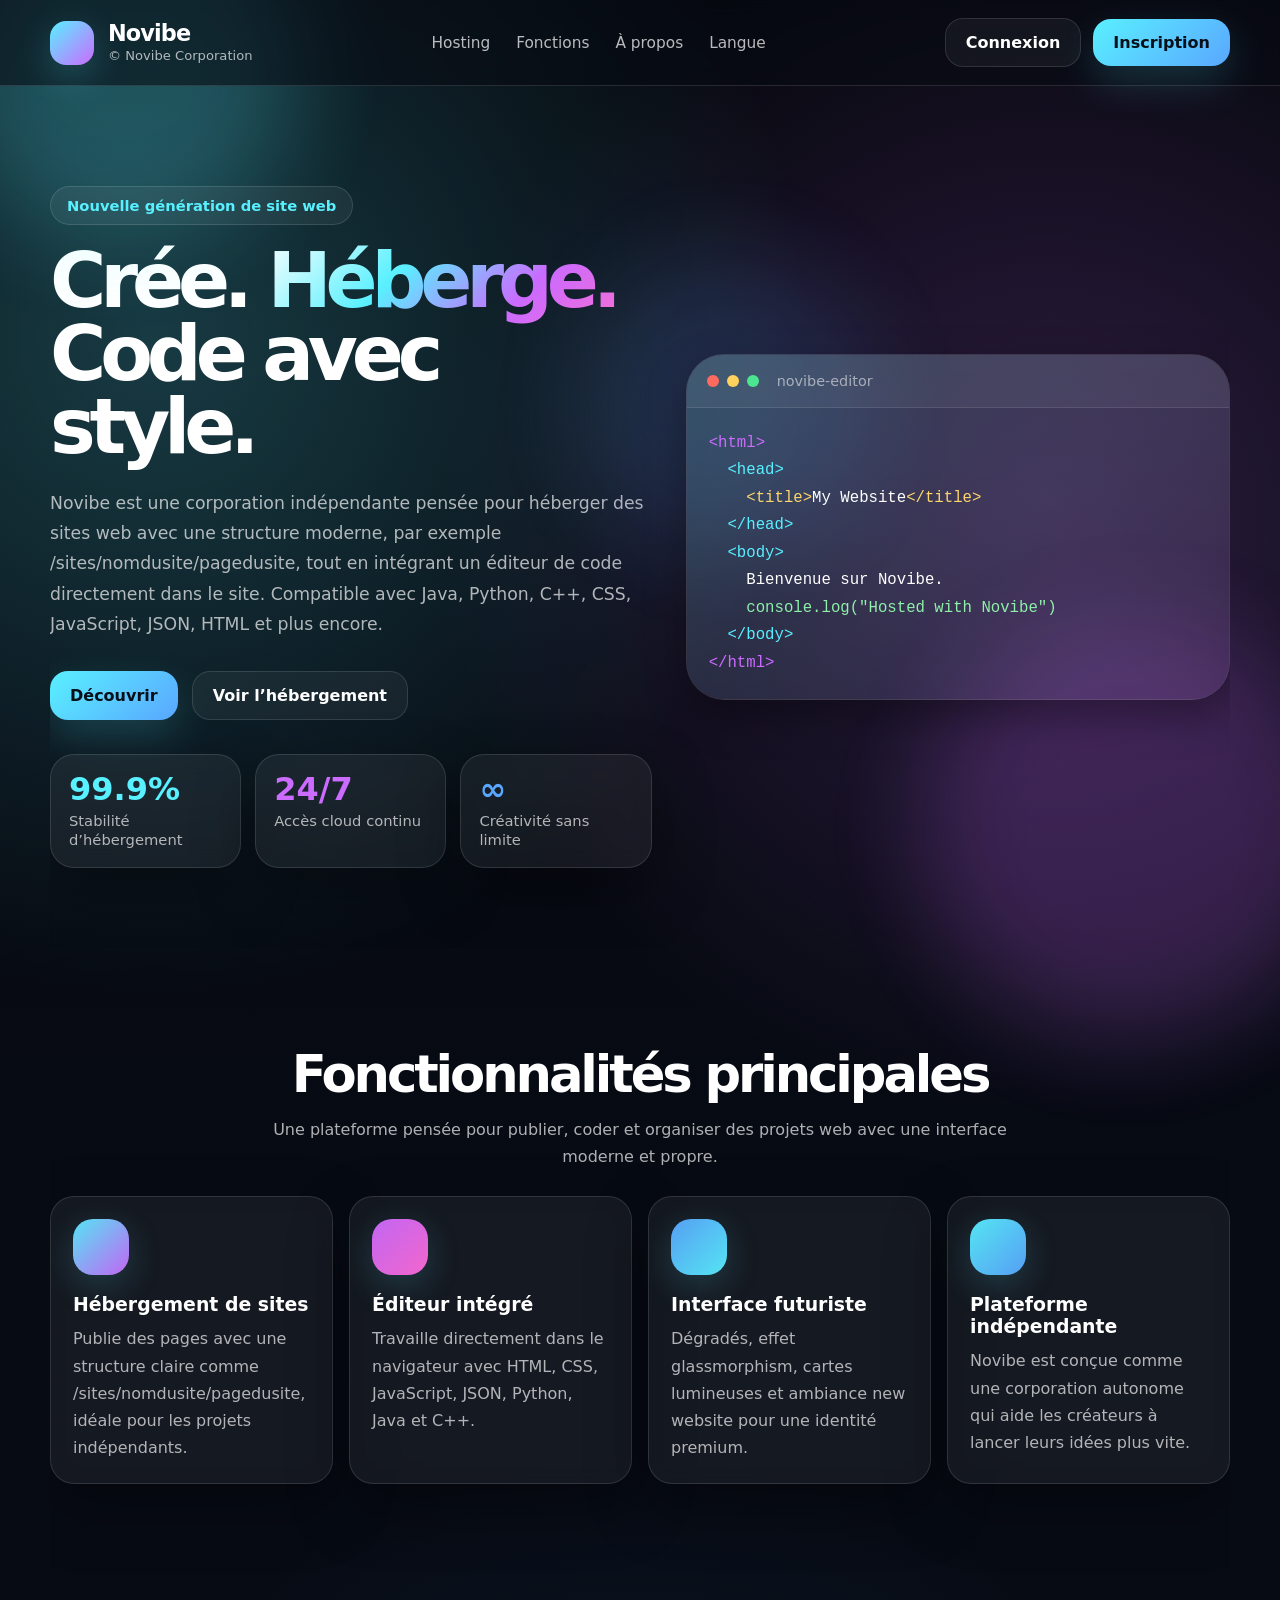
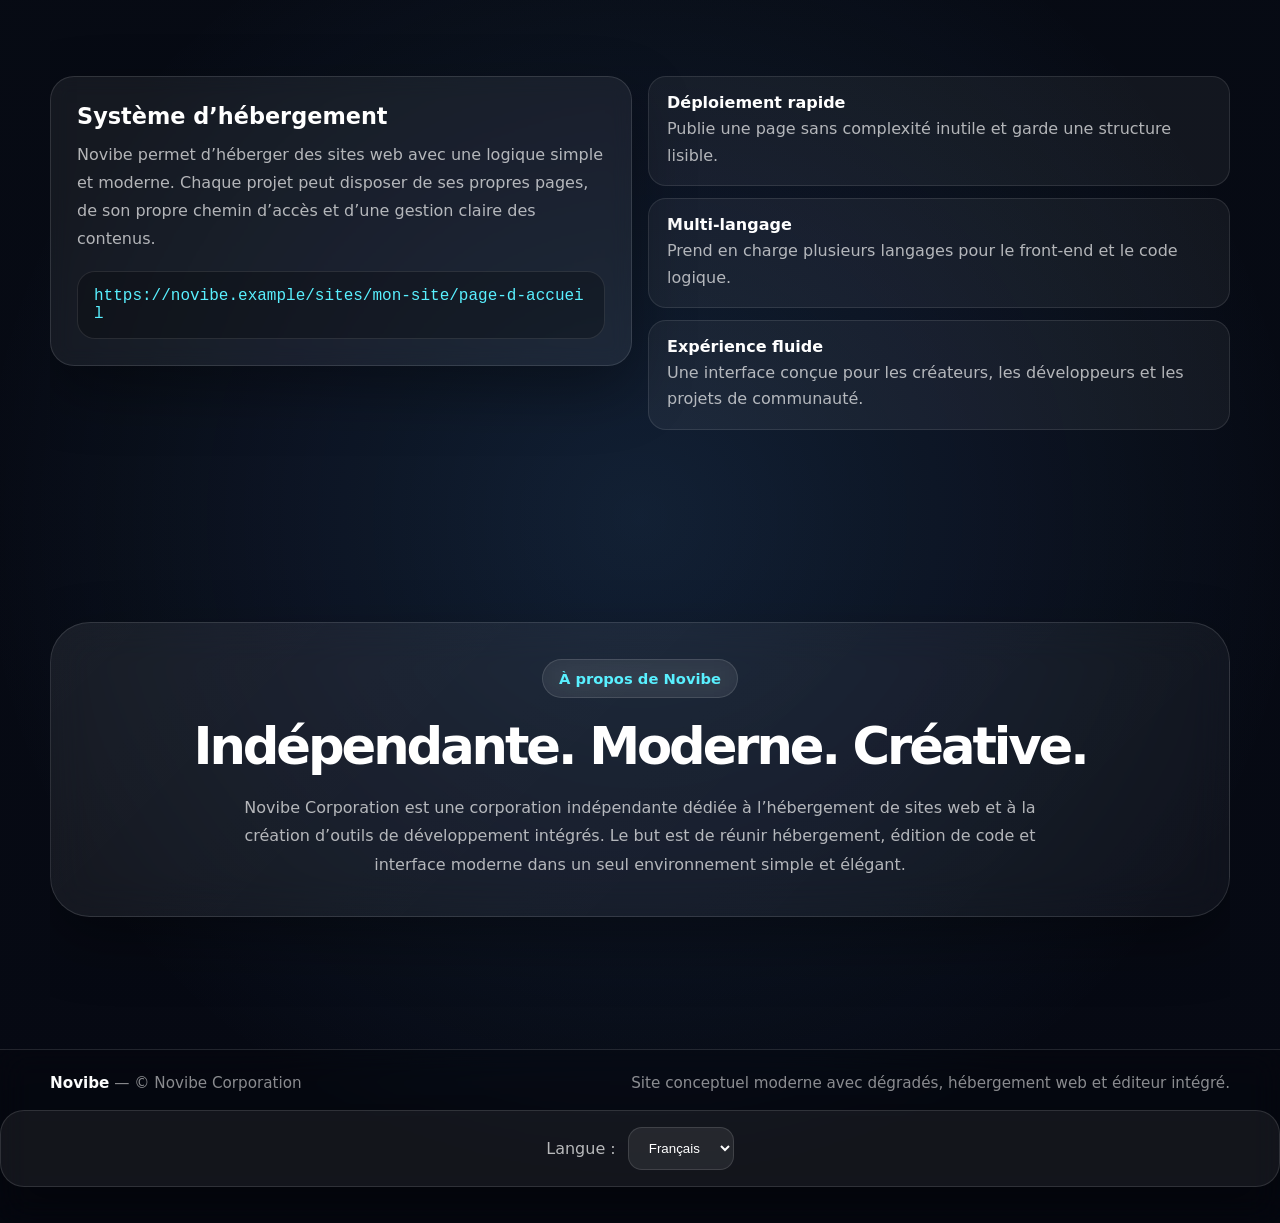
==== editor/index.html @ 6d4077e2 "Update index.html" ====
<!DOCTYPE html>
<html lang="fr">
<head>
  <meta charset="UTF-8" />
  <meta name="viewport" content="width=device-width, initial-scale=1.0" />
  <title>Novibe — Editor</title>

  <style>
    :root{
      --bg:#070b14;
      --panel:rgba(255,255,255,.06);
      --line:rgba(255,255,255,.12);
      --text:#ffffff;
      --muted:rgba(255,255,255,.68);
      --cyan:#59f0ff;
      --blue:#5aa7ff;
      --violet:#cb6bff;
      --pink:#ff6bd6;
      --shadow:0 24px 60px rgba(0,0,0,.35);
      --radius-lg:24px;
    }

    *{
      box-sizing:border-box;
      min-width:0;
    }

    html,body{
      margin:0;
      background:var(--bg);
      color:var(--text);
      font-family:Inter,system-ui,sans-serif;
      overflow-x:hidden;
      scroll-behavior:smooth;
    }

    body{
      background:
        radial-gradient(circle at 12% 12%, rgba(89,240,255,.22), transparent 24%),
        radial-gradient(circle at 82% 18%, rgba(203,107,255,.20), transparent 24%),
        radial-gradient(circle at 50% 75%, rgba(90,167,255,.14), transparent 30%),
        linear-gradient(180deg, #05070d 0%, #070b14 45%, #060913 100%);
    }

    a{
      text-decoration:none;
      color:inherit;
    }

    @keyframes floaty {
      0% { transform: translateY(0px); }
      50% { transform: translateY(-8px); }
      100% { transform: translateY(0px); }
    }

    @keyframes pulseGlow {
      0% { box-shadow: 0 0 0 rgba(89,240,255,.18); }
      50% { box-shadow: 0 0 22px rgba(89,240,255,.34); }
      100% { box-shadow: 0 0 0 rgba(89,240,255,.18); }
    }

    @keyframes fadeUp {
      from { opacity: 0; transform: translateY(24px); }
      to { opacity: 1; transform: translateY(0); }
    }

    @keyframes softZoom {
      from { opacity: 0; transform: scale(.98); }
      to { opacity: 1; transform: scale(1); }
    }

    .wrap{
      min-height:100vh;
      position:relative;
      overflow-x:clip;
    }

    .glow{
      position:fixed;
      border-radius:999px;
      filter:blur(50px);
      pointer-events:none;
      z-index:0;
      opacity:.9;
    }

    .glow.one{
      top:-120px;
      left:-60px;
      width:360px;
      height:360px;
      background:rgba(89,240,255,.25);
    }

    .glow.two{
      bottom:-140px;
      right:-60px;
      width:420px;
      height:420px;
      background:rgba(203,107,255,.22);
    }

    .glow.three{
      top:30%;
      left:46%;
      width:300px;
      height:300px;
      background:rgba(90,167,255,.16);
    }

    .topbar{
      position:fixed;
      top:0;
      left:0;
      width:100%;
      z-index:50;
      backdrop-filter:blur(10px);
      background:rgba(7,11,20,.58);
      border-bottom:1px solid var(--line);
    }

    .topbar-inner{
      width:min(1180px, calc(100% - 32px));
      margin:0 auto;
      display:flex;
      align-items:center;
      justify-content:space-between;
      gap:20px;
      padding:18px 0;
    }

    .brand{
      display:flex;
      align-items:center;
      gap:14px;
      animation:fadeUp .7s ease;
    }

    .logo{
      width:44px;
      height:44px;
      border-radius:16px;
      background:linear-gradient(135deg,var(--cyan),var(--violet));
      box-shadow:0 12px 36px rgba(89,240,255,.22);
      animation:floaty 5s ease-in-out infinite;
      flex:0 0 auto;
    }

    .brand h1{
      margin:0;
      font-size:1.4rem;
      line-height:1;
      letter-spacing:-.04em;
    }

    .brand p{
      margin:3px 0 0;
      color:var(--muted);
      font-size:.82rem;
    }

    .auth-buttons{
      display:flex;
      align-items:center;
      gap:12px;
      flex-wrap:nowrap;
      animation:fadeUp .7s ease;
    }

    .btn{
      display:inline-flex;
      align-items:center;
      justify-content:center;
      gap:10px;
      border:0;
      cursor:pointer;
      font-weight:800;
      border-radius:18px;
      padding:14px 20px;
      color:#071018;
      background:linear-gradient(135deg,var(--cyan),var(--blue));
      box-shadow:0 16px 40px rgba(89,240,255,.18);
      transition:transform .18s ease, filter .18s ease;
      white-space:nowrap;
      animation:pulseGlow 4s infinite;
    }

    .btn:hover{
      transform:translateY(-2px);
      filter:brightness(1.05);
    }

    .btn.secondary{
      color:#fff;
      background:rgba(255,255,255,.05);
      border:1px solid var(--line);
      box-shadow:none;
      backdrop-filter:blur(14px);
    }

    main{
      position:relative;
      z-index:2;
      padding-top:150px;
      padding-bottom:40px;
      width:min(1400px, calc(100% - 32px));
      margin:0 auto;
    }

    .editor-shell{
      background:var(--panel);
      border:1px solid var(--line);
      border-radius:28px;
      box-shadow:var(--shadow);
      overflow:hidden;
      backdrop-filter:blur(12px);
      animation:fadeUp .85s ease, softZoom .85s ease;
    }

    .toolbar{
      display:flex;
      align-items:center;
      justify-content:space-between;
      gap:14px;
      padding:16px 18px;
      border-bottom:1px solid var(--line);
      background:rgba(255,255,255,.03);
      flex-wrap:wrap;
    }

    .tabs{
      display:flex;
      align-items:center;
      gap:8px;
      flex-wrap:wrap;
      min-width:0;
    }

    .tabs.locked .tab{
      pointer-events:none;
      opacity:.55;
    }

    .tab{
      display:inline-flex;
      align-items:center;
      gap:10px;
      border:1px solid transparent;
      border-radius:16px 16px 10px 10px;
      padding:10px 14px;
      cursor:pointer;
      background:rgba(255,255,255,.04);
      color:rgba(255,255,255,.72);
      transition:.18s ease;
      font-size:.92rem;
      white-space:nowrap;
    }

    .tab:hover{
      background:rgba(255,255,255,.07);
      color:white;
    }

    .tab.active{
      background:linear-gradient(180deg, rgba(89,240,255,.18), rgba(255,255,255,.05));
      color:white;
      border-color:rgba(255,255,255,.10);
      box-shadow:0 10px 24px rgba(89,240,255,.10);
    }

    .tab-dot{
      width:10px;
      height:10px;
      border-radius:999px;
      background:linear-gradient(135deg,var(--cyan),var(--violet));
      flex:0 0 auto;
    }

    .tab-close{
      width:18px;
      height:18px;
      border:none;
      border-radius:999px;
      display:inline-flex;
      align-items:center;
      justify-content:center;
      cursor:pointer;
      background:rgba(255,255,255,.10);
      color:white;
      font-size:.8rem;
      line-height:1;
      transition:.18s ease;
      padding:0;
    }

    .tab-close:hover{
      background:rgba(255,107,214,.85);
      transform:scale(1.05);
    }

    .actions{
      display:flex;
      align-items:center;
      gap:10px;
      flex-wrap:wrap;
    }

    .icon-btn{
      width:44px;
      height:44px;
      display:inline-flex;
      align-items:center;
      justify-content:center;
      border-radius:14px;
      border:1px solid var(--line);
      background:rgba(255,255,255,.05);
      color:white;
      font-size:1.2rem;
      cursor:pointer;
      transition:.18s ease;
    }

    .icon-btn:hover{
      transform:translateY(-2px);
      background:rgba(255,255,255,.08);
    }

    .icon-btn:disabled{
      opacity:.45;
      cursor:not-allowed;
      transform:none;
    }

    .workspace{
      height:78vh;
      position:relative;
    }

    .code-view,
    .preview-view{
      display:none;
      width:100%;
      height:100%;
    }

    .code-view.active,
    .preview-view.active{
      display:block;
    }

    textarea{
      width:100%;
      height:100%;
      border:none;
      outline:none;
      resize:none;
      background:transparent;
      color:white;
      padding:24px;
      font-size:15px;
      line-height:1.6;
      font-family:Consolas,monospace;
      display:block;
    }

    .preview{
      display:flex;
      flex-direction:column;
      width:100%;
      height:100%;
      background:#0b1220;
    }

    .browser-bar{
      height:62px;
      background:#0f172a;
      border-bottom:1px solid rgba(255,255,255,.08);
      display:flex;
      align-items:center;
      justify-content:space-between;
      padding:0 16px;
      flex:0 0 auto;
    }

    .browser-left{
      display:flex;
      align-items:center;
      gap:12px;
      min-width:0;
    }

    .browser-icon{
      width:32px;
      height:32px;
      border-radius:10px;
      background:linear-gradient(135deg,var(--cyan),var(--violet));
      overflow:hidden;
      flex:0 0 auto;
      display:flex;
      align-items:center;
      justify-content:center;
      font-weight:800;
      color:white;
      font-size:.85rem;
    }

    .browser-icon img{
      width:100%;
      height:100%;
      object-fit:cover;
      display:none;
    }

    .browser-name{
      display:flex;
      flex-direction:column;
      min-width:0;
    }

    .browser-name strong{
      color:white;
      font-size:.95rem;
      line-height:1;
    }

    .browser-name span{
      color:rgba(255,255,255,.58);
      font-size:.75rem;
      margin-top:4px;
    }

    .browser-url{
      background:rgba(255,255,255,.06);
      border:1px solid rgba(255,255,255,.08);
      padding:10px 14px;
      border-radius:12px;
      color:rgba(255,255,255,.72);
      font-size:.88rem;
      white-space:nowrap;
    }

    iframe{
      width:100%;
      height:100%;
      border:none;
      background:white;
      flex:1;
    }

    .status{
      padding:14px 18px;
      border-top:1px solid var(--line);
      color:var(--muted);
      font-size:.92rem;
    }

    .modal{
      position:fixed;
      inset:0;
      display:none;
      align-items:center;
      justify-content:center;
      background:rgba(0,0,0,.55);
      backdrop-filter:blur(8px);
      z-index:80;
      padding:20px;
    }

    .modal.show{
      display:flex;
    }

    .modal-card{
      width:min(520px,100%);
      background:rgba(10,14,24,.96);
      border:1px solid var(--line);
      border-radius:26px;
      box-shadow:var(--shadow);
      padding:22px;
    }

    .modal-card h3{
      margin:0 0 10px;
      font-size:1.35rem;
    }

    .field{
      display:flex;
      flex-direction:column;
      gap:8px;
      margin-top:14px;
    }

    .field input{
      width:100%;
      padding:14px;
      border-radius:14px;
      border:1px solid rgba(255,255,255,.12);
      background:rgba(255,255,255,.06);
      color:white;
      outline:none;
    }

    .modal-actions{
      display:flex;
      justify-content:flex-end;
      gap:10px;
      margin-top:18px;
    }

    .hint{
      margin-top:10px;
      color:var(--muted);
      font-size:.9rem;
      line-height:1.5;
    }

    .confirm-actions{
      display:flex;
      gap:10px;
      justify-content:flex-end;
      margin-top:18px;
      flex-wrap:wrap;
    }

    @media(max-width:900px){
      .topbar-inner{
        flex-wrap:wrap;
        justify-content:center;
        text-align:center;
      }

      .auth-buttons{
        width:100%;
      }

      .auth-buttons .btn{
        flex:1;
      }

      .workspace{
        height:70vh;
      }

      .browser-url{
        display:none;
      }
    }
  </style>
</head>
<body>

<div class="wrap">
  <div class="glow one"></div>
  <div class="glow two"></div>
  <div class="glow three"></div>

  <header class="topbar">
    <div class="topbar-inner">
      <div class="brand">
        <div class="logo"></div>
        <div>
          <h1>Novibe</h1>
          <p>© Novibe Corporation</p>
        </div>
      </div>

      <div class="auth-buttons">
        <a class="btn secondary" href="/create">Créer</a>
        <button class="btn" id="logoutBtn">Déconnexion</button>
      </div>
    </div>
  </header>

  <main>
    <div class="editor-shell">

      <div class="toolbar">
        <div class="tabs" id="tabs"></div>

        <div class="actions">
          <button class="icon-btn" id="addFileBtn" title="Ajouter un fichier">+</button>
          <button class="btn" id="runBtn">Exécuter</button>
        </div>
      </div>

      <div class="workspace">

        <div class="code-view active" id="codeView">
          <textarea id="editor"></textarea>
        </div>

        <div class="preview-view" id="previewView">
          <div class="preview">
            <div class="browser-bar">
              <div class="browser-left">
                <div class="browser-icon">
                  <img id="siteIconImg" alt="logo du site">
                  <span id="siteIconFallback">N</span>
                </div>

                <div class="browser-name">
                  <strong id="siteTitle">Mon site</strong>
                  <span>Aperçu du projet</span>
                </div>
              </div>

              <div class="browser-url" id="browserUrl">index.html</div>
            </div>

            <iframe id="frame"></iframe>
          </div>
        </div>

      </div>

      <div class="status" id="status">
        Éditeur prêt.
      </div>

    </div>
  </main>
</div>

<div class="modal" id="modal">
  <div class="modal-card">
    <h3>Ajouter un fichier</h3>

    <div class="field">
      <label>Nom du fichier</label>
      <input id="fileName" placeholder="style.css">
    </div>

    <div class="modal-actions">
      <button class="btn secondary" id="cancelBtn">Annuler</button>
      <button class="btn" id="createBtn">Créer</button>
    </div>

    <div class="hint">
      Les fichiers exécutables sont les fichiers HTML. Les fichiers CSS et les images peuvent être ajoutés au projet, mais ils ne s’exécutent pas seuls.
    </div>
  </div>
</div>

<div class="modal" id="deleteModal">
  <div class="modal-card">
    <h3>Supprimer le fichier ?</h3>
    <p id="deleteText" class="hint" style="margin-top:0;">Voulez-vous vraiment supprimer ce fichier ?</p>

    <div class="confirm-actions">
      <button class="btn secondary" id="deleteNoBtn">Non</button>
      <button class="btn" id="deleteYesBtn">Oui</button>
    </div>
  </div>
</div>

<script>
  if (localStorage.getItem("novibe-auth") !== "true") {
    location.href = "/";
  }

  const files = {
    "index.html": {
      type: "html",
      content: `<!DOCTYPE html>
<html lang="fr">
<head>
<meta charset="UTF-8">
<title>Mon site Novibe</title>

<style>
body{
  margin:0;
  height:100vh;
  display:flex;
  align-items:center;
  justify-content:center;
  flex-direction:column;
  background:#0b1220;
  color:white;
  font-family:Arial,sans-serif;
}

h1{
  font-size:52px;
  margin:0;
  background:linear-gradient(135deg,#59f0ff,#cb6bff);
  -webkit-background-clip:text;
  background-clip:text;
  color:transparent;
}

p{
  color:rgba(255,255,255,.7);
  margin-top:14px;
}
</style>
</head>

<body>
<h1>Bienvenue</h1>
<p>Ton projet Novibe fonctionne.</p>
</body>
</html>`
    }
  };

  let activeFile = "index.html";
  let previewMode = false;
  let fileToDelete = "";

  const tabs = document.getElementById("tabs");
  const editor = document.getElementById("editor");
  const codeView = document.getElementById("codeView");
  const previewView = document.getElementById("previewView");
  const frame = document.getElementById("frame");
  const runBtn = document.getElementById("runBtn");
  const status = document.getElementById("status");

  const siteTitle = document.getElementById("siteTitle");
  const browserUrl = document.getElementById("browserUrl");
  const siteIconImg = document.getElementById("siteIconImg");
  const siteIconFallback = document.getElementById("siteIconFallback");

  const addFileBtn = document.getElementById("addFileBtn");
  const modal = document.getElementById("modal");
  const fileName = document.getElementById("fileName");
  const cancelBtn = document.getElementById("cancelBtn");
  const createBtn = document.getElementById("createBtn");

  const deleteModal = document.getElementById("deleteModal");
  const deleteText = document.getElementById("deleteText");
  const deleteNoBtn = document.getElementById("deleteNoBtn");
  const deleteYesBtn = document.getElementById("deleteYesBtn");

  const logoutBtn = document.getElementById("logoutBtn");

  function setStatus(text, color) {
    status.textContent = text;
    if (color) status.style.color = color;
  }

  function isHtmlFile(fileName) {
    return /\.html?$/i.test(fileName);
  }

  function isCssFile(fileName) {
    return /\.css$/i.test(fileName);
  }

  function isImageFile(fileName) {
    return /\.(png|jpe?g|gif|webp|svg)$/i.test(fileName);
  }

  function saveCurrent() {
    if (files[activeFile] && files[activeFile].type === "html") {
      files[activeFile].content = editor.value;
    }
  }

  function renderTabs() {
    tabs.innerHTML = "";

    Object.keys(files).forEach((file) => {
      const tab = document.createElement("button");
      tab.type = "button";
      tab.className = "tab" + (file === activeFile ? " active" : "");
      tab.innerHTML = `
        <span class="tab-dot"></span>
        <span>${file}</span>
        <button class="tab-close" type="button" title="Supprimer">×</button>
      `;

      const closeBtn = tab.querySelector(".tab-close");

      closeBtn.addEventListener("click", (e) => {
        e.stopPropagation();
        requestDelete(file);
      });

      tab.addEventListener("click", () => {
        if (previewMode) return;

        activeFile = file;
        editor.value = files[file].content || "";
        renderTabs();
        updateCodeBar();
        setStatus(`Ouvert : ${file}`, "#59f0ff");
      });

      tabs.appendChild(tab);
    });
  }

  function updateCodeBar() {
    const file = files[activeFile];
    browserUrl.textContent = activeFile;
    siteTitle.textContent = activeFile;

    if (file && file.type === "html") {
      siteIconImg.style.display = "none";
      siteIconFallback.style.display = "block";
      siteIconFallback.textContent = "N";
    } else if (file && file.type === "image") {
      siteIconImg.src = file.content;
      siteIconImg.style.display = "block";
      siteIconFallback.style.display = "none";
    } else {
      siteIconImg.style.display = "none";
      siteIconFallback.style.display = "block";
      siteIconFallback.textContent = "N";
    }
  }

  function extractTitle(html) {
    const match = html.match(/<title>([\s\S]*?)<\/title>/i);
    return match ? match[1].trim() : "Novibe";
  }

  function extractIcon(html) {
    const match = html.match(/<link[^>]+rel=["'][^"']*icon[^"']*["'][^>]*href=["']([^"']+)["']/i);
    return match ? match[1].trim() : "";
  }

  function buildPreviewHtml(html) {
    let output = html;

    let cssBundle = "";
    let jsBundle = "";

    Object.entries(files).forEach(([name, file]) => {
      if (file.type === "css") {
        cssBundle += `\n/* ${name} */\n${file.content}\n`;
      } else if (file.type === "js") {
        jsBundle += `\n// ${name}\n${file.content}\n`;
      }
    });

    if (cssBundle.trim()) {
      const cssTag = `<style id="novibe-inline-css">\n${cssBundle}\n</style>`;
      if (/<\/head>/i.test(output)) {
        output = output.replace(/<\/head>/i, cssTag + "\n</head>");
      } else {
        output = cssTag + "\n" + output;
      }
    }

    if (jsBundle.trim()) {
      const jsTag = `<script id="novibe-inline-js">\n${jsBundle}\n<\/script>`;
      if (/<\/body>/i.test(output)) {
        output = output.replace(/<\/body>/i, jsTag + "\n</body>");
      } else {
        output += "\n" + jsTag;
      }
    }

    Object.entries(files).forEach(([name, file]) => {
      if (file.type !== "image") return;

      const escaped = name.replace(/[.*+?^${}()|[\]\\]/g, "\\$&");
      const dataUrl = file.content;

      output = output.replace(
        new RegExp(`(src|href)=([\"'])${escaped}\\2`, "gi"),
        `$1=$2${dataUrl}$2`
      );

      output = output.replace(
        new RegExp(`url\\(([\"'])?${escaped}\\1?\\)`, "gi"),
        `url("${dataUrl}")`
      );
    });

    return output;
  }

  function updatePreviewBar(htmlFileName, html) {
    const title = extractTitle(html);
    const icon = extractIcon(html);

    siteTitle.textContent = title;
    browserUrl.textContent = htmlFileName;

    if (icon) {
      const imageFile = files[icon];

      if (imageFile && imageFile.type === "image") {
        siteIconImg.src = imageFile.content;
      } else {
        siteIconImg.src = icon;
      }

      siteIconImg.style.display = "block";
      siteIconFallback.style.display = "none";

    } else {
      siteIconImg.removeAttribute("src");
      siteIconImg.style.display = "none";
      siteIconFallback.style.display = "flex";
      siteIconFallback.textContent =
        title.charAt(0).toUpperCase() || "N";
    }
  }

  function setPreviewLock(lock) {
    tabs.classList.toggle("locked", lock);
    addFileBtn.disabled = lock;
  }

  function runPreview() {
    saveCurrent();

    const current = files[activeFile];

    if (!current || current.type !== "html") {
      setStatus(
        "Seuls les fichiers HTML peuvent être exécutés.",
        "#ff6bd6"
      );
      return;
    }

    const html = buildPreviewHtml(current.content);

    updatePreviewBar(activeFile, html);

    frame.srcdoc = html;

    codeView.classList.remove("active");
    previewView.classList.add("active");

    previewMode = true;

    runBtn.textContent = "Terminer";

    setPreviewLock(true);

    setStatus(
      `Aperçu lancé : ${activeFile}`,
      "#59f0ff"
    );
  }

  function stopPreview() {
    previewMode = false;

    previewView.classList.remove("active");
    codeView.classList.add("active");

    runBtn.textContent = "Exécuter";

    setPreviewLock(false);

    editor.value = files[activeFile].content || "";

    updateCodeBar();

    setStatus(
      "Retour à l’éditeur.",
      "#cb6bff"
    );
  }

  function requestDelete(file) {
    if (Object.keys(files).length <= 1) {
      setStatus(
        "Impossible de supprimer le dernier fichier.",
        "#ff6bd6"
      );
      return;
    }

    fileToDelete = file;

    deleteText.textContent =
      `Voulez-vous vraiment supprimer "${file}" ?`;

    deleteModal.classList.add("show");
  }

  function deleteFile(file) {
    delete files[file];

    if (activeFile === file) {
      activeFile = Object.keys(files)[0];
    }

    editor.value = files[activeFile].content || "";

    renderTabs();
    updateCodeBar();

    setStatus(
      `Fichier supprimé : ${file}`,
      "#ff6bd6"
    );
  }

  runBtn.addEventListener("click", () => {
    if (previewMode) {
      stopPreview();
    } else {
      runPreview();
    }
  });

  addFileBtn.addEventListener("click", () => {
    if (previewMode) return;

    modal.classList.add("show");
    fileName.value = "";
    fileName.focus();
  });

  cancelBtn.addEventListener("click", () => {
    modal.classList.remove("show");
  });

  createBtn.addEventListener("click", () => {
    const name = fileName.value.trim();

    if (!name) {
      setStatus("Nom de fichier invalide.", "#ff6bd6");
      return;
    }

    if (files[name]) {
      setStatus("Ce fichier existe déjà.", "#ff6bd6");
      return;
    }

    let type = "text";
    let content = "";

    if (isHtmlFile(name)) {
      type = "html";

      content =
`<!DOCTYPE html>
<html lang="fr">
<head>
<meta charset="UTF-8">
<title>${name}</title>
</head>

<body>

</body>
</html>`;

    } else if (isCssFile(name)) {
      type = "css";
    } else if (isImageFile(name)) {
      type = "image";
      content = "";
    } else if (/\.js$/i.test(name)) {
      type = "js";
    }

    files[name] = {
      type,
      content
    };

    activeFile = name;

    editor.value = content;

    renderTabs();
    updateCodeBar();

    modal.classList.remove("show");

    setStatus(
      `Fichier créé : ${name}`,
      "#59f0ff"
    );
  });

  deleteNoBtn.addEventListener("click", () => {
    deleteModal.classList.remove("show");
    fileToDelete = "";
  });

  deleteYesBtn.addEventListener("click", () => {
    if (fileToDelete) {
      deleteFile(fileToDelete);
    }

    deleteModal.classList.remove("show");
    fileToDelete = "";
  });

  logoutBtn.addEventListener("click", () => {
    localStorage.removeItem("novibe-auth");
    location.href = "/";
  });

  editor.addEventListener("input", () => {
    if (!files[activeFile]) return;

    files[activeFile].content = editor.value;
  });

  editor.value = files[activeFile].content;

  renderTabs();
  updateCodeBar();

  setStatus(
    "Éditeur prêt.",
    "#59f0ff"
  );
</script>

</body>
</html>
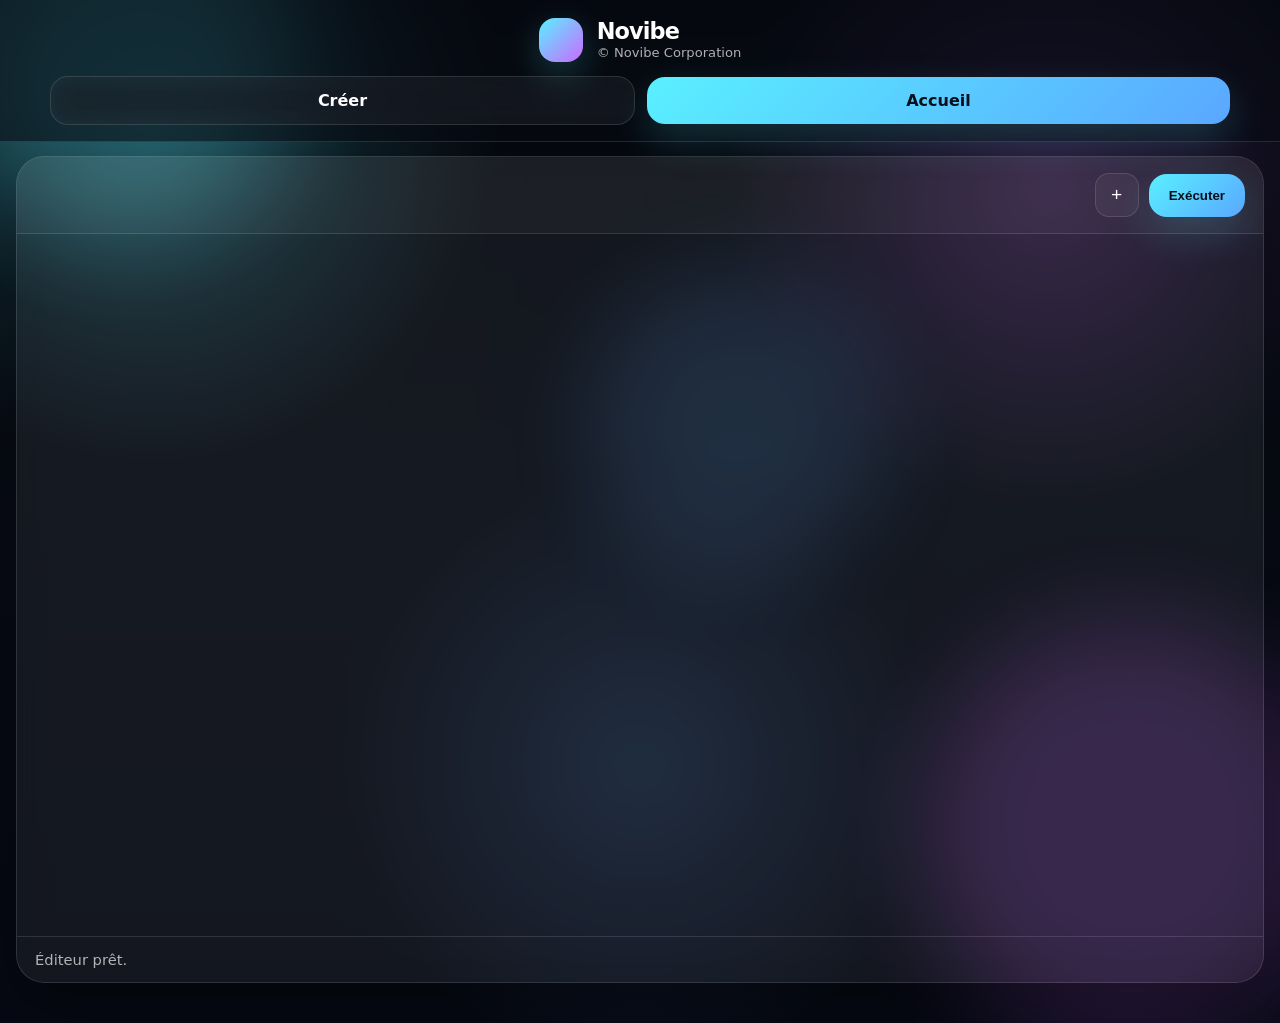
==== commit 267746f6: "Update index.html" ====
--- a/editor/index.html
+++ b/editor/index.html
@@ -2,7 +2,7 @@
 <html lang="fr">
 <head>
   <meta charset="UTF-8" />
-  <meta name="viewport" content="width=device-width, initial-scale=1.0" />
+  <meta name="viewport" content="width=device-width, initial-scale=1.0"/>
   <title>Novibe — Editor</title>
 
   <style>
@@ -31,7 +31,6 @@
       color:var(--text);
       font-family:Inter,system-ui,sans-serif;
       overflow-x:hidden;
-      scroll-behavior:smooth;
     }
 
     body{
@@ -39,7 +38,7 @@
         radial-gradient(circle at 12% 12%, rgba(89,240,255,.22), transparent 24%),
         radial-gradient(circle at 82% 18%, rgba(203,107,255,.20), transparent 24%),
         radial-gradient(circle at 50% 75%, rgba(90,167,255,.14), transparent 30%),
-        linear-gradient(180deg, #05070d 0%, #070b14 45%, #060913 100%);
+        linear-gradient(180deg,#05070d 0%,#070b14 45%,#060913 100%);
     }
 
     a{
@@ -47,32 +46,10 @@
       color:inherit;
     }
 
-    @keyframes floaty {
-      0% { transform: translateY(0px); }
-      50% { transform: translateY(-8px); }
-      100% { transform: translateY(0px); }
-    }
-
-    @keyframes pulseGlow {
-      0% { box-shadow: 0 0 0 rgba(89,240,255,.18); }
-      50% { box-shadow: 0 0 22px rgba(89,240,255,.34); }
-      100% { box-shadow: 0 0 0 rgba(89,240,255,.18); }
-    }
-
-    @keyframes fadeUp {
-      from { opacity: 0; transform: translateY(24px); }
-      to { opacity: 1; transform: translateY(0); }
-    }
-
-    @keyframes softZoom {
-      from { opacity: 0; transform: scale(.98); }
-      to { opacity: 1; transform: scale(1); }
-    }
-
     .wrap{
       min-height:100vh;
       position:relative;
-      overflow-x:clip;
+      overflow-x:hidden;
     }
 
     .glow{
@@ -123,17 +100,18 @@
       width:min(1180px, calc(100% - 32px));
       margin:0 auto;
       display:flex;
-      align-items:center;
-      justify-content:space-between;
-      gap:20px;
-      padding:18px 0;
+      flex-direction:column;
+      align-items:stretch;
+      gap:14px;
+      padding:18px 0 16px;
     }
 
     .brand{
       display:flex;
       align-items:center;
+      justify-content:center;
       gap:14px;
-      animation:fadeUp .7s ease;
+      text-align:left;
     }
 
     .logo{
@@ -160,11 +138,16 @@
     }
 
     .auth-buttons{
+      width:100%;
       display:flex;
       align-items:center;
       gap:12px;
       flex-wrap:nowrap;
-      animation:fadeUp .7s ease;
+    }
+
+    .auth-buttons .btn{
+      flex:1 1 0;
+      width:100%;
     }
 
     .btn{
@@ -180,14 +163,13 @@
       color:#071018;
       background:linear-gradient(135deg,var(--cyan),var(--blue));
       box-shadow:0 16px 40px rgba(89,240,255,.18);
-      transition:transform .18s ease, filter .18s ease;
+      transition:.18s ease;
       white-space:nowrap;
       animation:pulseGlow 4s infinite;
     }
 
     .btn:hover{
       transform:translateY(-2px);
-      filter:brightness(1.05);
     }
 
     .btn.secondary{
@@ -201,7 +183,7 @@
     main{
       position:relative;
       z-index:2;
-      padding-top:150px;
+      padding-top:156px;
       padding-bottom:40px;
       width:min(1400px, calc(100% - 32px));
       margin:0 auto;
@@ -214,7 +196,6 @@
       box-shadow:var(--shadow);
       overflow:hidden;
       backdrop-filter:blur(12px);
-      animation:fadeUp .85s ease, softZoom .85s ease;
     }
 
     .toolbar{
@@ -233,7 +214,6 @@
       align-items:center;
       gap:8px;
       flex-wrap:wrap;
-      min-width:0;
     }
 
     .tabs.locked .tab{
@@ -253,7 +233,6 @@
       color:rgba(255,255,255,.72);
       transition:.18s ease;
       font-size:.92rem;
-      white-space:nowrap;
     }
 
     .tab:hover{
@@ -265,7 +244,6 @@
       background:linear-gradient(180deg, rgba(89,240,255,.18), rgba(255,255,255,.05));
       color:white;
       border-color:rgba(255,255,255,.10);
-      box-shadow:0 10px 24px rgba(89,240,255,.10);
     }
 
     .tab-dot{
@@ -291,6 +269,7 @@
       line-height:1;
       transition:.18s ease;
       padding:0;
+      flex:0 0 auto;
     }
 
     .tab-close:hover{
@@ -360,7 +339,6 @@
       font-size:15px;
       line-height:1.6;
       font-family:Consolas,monospace;
-      display:block;
     }
 
     .preview{
@@ -395,13 +373,13 @@
       border-radius:10px;
       background:linear-gradient(135deg,var(--cyan),var(--violet));
       overflow:hidden;
+      display:flex;
+      align-items:center;
+      justify-content:center;
+      color:white;
+      font-weight:800;
+      font-size:.85rem;
       flex:0 0 auto;
-      display:flex;
-      align-items:center;
-      justify-content:center;
-      font-weight:800;
-      color:white;
-      font-size:.85rem;
     }
 
     .browser-icon img{
@@ -414,13 +392,11 @@
     .browser-name{
       display:flex;
       flex-direction:column;
-      min-width:0;
     }
 
     .browser-name strong{
       color:white;
       font-size:.95rem;
-      line-height:1;
     }
 
     .browser-name span{
@@ -430,11 +406,11 @@
     }
 
     .browser-url{
-      background:rgba(255,255,255,.06);
+      background:#10203d;
       border:1px solid rgba(255,255,255,.08);
       padding:10px 14px;
       border-radius:12px;
-      color:rgba(255,255,255,.72);
+      color:white;
       font-size:.88rem;
       white-space:nowrap;
     }
@@ -501,11 +477,13 @@
       outline:none;
     }
 
-    .modal-actions{
+    .modal-actions,
+    .confirm-actions{
       display:flex;
       justify-content:flex-end;
       gap:10px;
       margin-top:18px;
+      flex-wrap:wrap;
     }
 
     .hint{
@@ -515,27 +493,21 @@
       line-height:1.5;
     }
 
-    .confirm-actions{
-      display:flex;
-      gap:10px;
-      justify-content:flex-end;
-      margin-top:18px;
-      flex-wrap:wrap;
+    @keyframes floaty{
+      0%{transform:translateY(0px);}
+      50%{transform:translateY(-8px);}
+      100%{transform:translateY(0px);}
+    }
+
+    @keyframes pulseGlow{
+      0%{box-shadow:0 0 0 rgba(89,240,255,.18);}
+      50%{box-shadow:0 0 22px rgba(89,240,255,.34);}
+      100%{box-shadow:0 0 0 rgba(89,240,255,.18);}
     }
 
     @media(max-width:900px){
       .topbar-inner{
-        flex-wrap:wrap;
-        justify-content:center;
-        text-align:center;
-      }
-
-      .auth-buttons{
-        width:100%;
-      }
-
-      .auth-buttons .btn{
-        flex:1;
+        width:min(1180px, calc(100% - 20px));
       }
 
       .workspace{
@@ -567,25 +539,23 @@
 
       <div class="auth-buttons">
         <a class="btn secondary" href="/create">Créer</a>
-        <button class="btn" id="logoutBtn">Déconnexion</button>
+        <a class="btn" href="/home">Accueil</a>
       </div>
     </div>
   </header>
 
   <main>
     <div class="editor-shell">
-
       <div class="toolbar">
         <div class="tabs" id="tabs"></div>
 
         <div class="actions">
-          <button class="icon-btn" id="addFileBtn" title="Ajouter un fichier">+</button>
-          <button class="btn" id="runBtn">Exécuter</button>
+          <button class="icon-btn" id="addFileBtn" type="button">+</button>
+          <button class="btn" id="runBtn" type="button">Exécuter</button>
         </div>
       </div>
 
       <div class="workspace">
-
         <div class="code-view active" id="codeView">
           <textarea id="editor"></textarea>
         </div>
@@ -611,13 +581,9 @@
             <iframe id="frame"></iframe>
           </div>
         </div>
-
       </div>
 
-      <div class="status" id="status">
-        Éditeur prêt.
-      </div>
-
+      <div class="status" id="status">Éditeur prêt.</div>
     </div>
   </main>
 </div>
@@ -627,29 +593,30 @@
     <h3>Ajouter un fichier</h3>
 
     <div class="field">
-      <label>Nom du fichier</label>
+      <label for="fileName">Nom du fichier</label>
       <input id="fileName" placeholder="style.css">
     </div>
 
     <div class="modal-actions">
-      <button class="btn secondary" id="cancelBtn">Annuler</button>
-      <button class="btn" id="createBtn">Créer</button>
+      <button class="btn secondary" id="cancelBtn" type="button">Annuler</button>
+      <button class="btn" id="createBtn" type="button">Créer</button>
     </div>
 
-    <div class="hint">
-      Les fichiers exécutables sont les fichiers HTML. Les fichiers CSS et les images peuvent être ajoutés au projet, mais ils ne s’exécutent pas seuls.
-    </div>
+    <div class="hint">Les fichiers HTML peuvent être exécutés.</div>
   </div>
 </div>
 
 <div class="modal" id="deleteModal">
   <div class="modal-card">
     <h3>Supprimer le fichier ?</h3>
-    <p id="deleteText" class="hint" style="margin-top:0;">Voulez-vous vraiment supprimer ce fichier ?</p>
+
+    <p class="hint" id="deleteText" style="margin-top:0;">
+      Voulez-vous vraiment supprimer ce fichier ?
+    </p>
 
     <div class="confirm-actions">
-      <button class="btn secondary" id="deleteNoBtn">Non</button>
-      <button class="btn" id="deleteYesBtn">Oui</button>
+      <button class="btn secondary" id="deleteNoBtn" type="button">Non</button>
+      <button class="btn" id="deleteYesBtn" type="button">Oui</button>
     </div>
   </div>
 </div>
@@ -667,39 +634,10 @@
 <head>
 <meta charset="UTF-8">
 <title>Mon site Novibe</title>
-
-<style>
-body{
-  margin:0;
-  height:100vh;
-  display:flex;
-  align-items:center;
-  justify-content:center;
-  flex-direction:column;
-  background:#0b1220;
-  color:white;
-  font-family:Arial,sans-serif;
-}
-
-h1{
-  font-size:52px;
-  margin:0;
-  background:linear-gradient(135deg,#59f0ff,#cb6bff);
-  -webkit-background-clip:text;
-  background-clip:text;
-  color:transparent;
-}
-
-p{
-  color:rgba(255,255,255,.7);
-  margin-top:14px;
-}
-</style>
 </head>
-
-<body>
+<body style="background:#0b1220;color:white;font-family:Arial;display:flex;align-items:center;justify-content:center;height:100vh;flex-direction:column;">
 <h1>Bienvenue</h1>
-<p>Ton projet Novibe fonctionne.</p>
+<p>Ton projet fonctionne.</p>
 </body>
 </html>`
     }
@@ -711,49 +649,50 @@
 
   const tabs = document.getElementById("tabs");
   const editor = document.getElementById("editor");
+  const runBtn = document.getElementById("runBtn");
+  const frame = document.getElementById("frame");
+
   const codeView = document.getElementById("codeView");
   const previewView = document.getElementById("previewView");
-  const frame = document.getElementById("frame");
-  const runBtn = document.getElementById("runBtn");
-  const status = document.getElementById("status");
-
+
+  const browserUrl = document.getElementById("browserUrl");
   const siteTitle = document.getElementById("siteTitle");
-  const browserUrl = document.getElementById("browserUrl");
   const siteIconImg = document.getElementById("siteIconImg");
   const siteIconFallback = document.getElementById("siteIconFallback");
 
+  const status = document.getElementById("status");
   const addFileBtn = document.getElementById("addFileBtn");
+
   const modal = document.getElementById("modal");
   const fileName = document.getElementById("fileName");
   const cancelBtn = document.getElementById("cancelBtn");
   const createBtn = document.getElementById("createBtn");
 
   const deleteModal = document.getElementById("deleteModal");
-  const deleteText = document.getElementById("deleteText");
   const deleteNoBtn = document.getElementById("deleteNoBtn");
   const deleteYesBtn = document.getElementById("deleteYesBtn");
 
-  const logoutBtn = document.getElementById("logoutBtn");
-
   function setStatus(text, color) {
     status.textContent = text;
-    if (color) status.style.color = color;
-  }
-
-  function isHtmlFile(fileName) {
-    return /\.html?$/i.test(fileName);
-  }
-
-  function isCssFile(fileName) {
-    return /\.css$/i.test(fileName);
-  }
-
-  function isImageFile(fileName) {
-    return /\.(png|jpe?g|gif|webp|svg)$/i.test(fileName);
+    if (color) {
+      status.style.color = color;
+    }
+  }
+
+  function isHtmlFile(name) {
+    return /\.html?$/i.test(name);
+  }
+
+  function isCssFile(name) {
+    return /\.css$/i.test(name);
+  }
+
+  function isImageFile(name) {
+    return /\.(png|jpg|jpeg|gif|webp|svg)$/i.test(name);
   }
 
   function saveCurrent() {
-    if (files[activeFile] && files[activeFile].type === "html") {
+    if (files[activeFile]) {
       files[activeFile].content = editor.value;
     }
   }
@@ -762,9 +701,11 @@
     tabs.innerHTML = "";
 
     Object.keys(files).forEach((file) => {
-      const tab = document.createElement("button");
-      tab.type = "button";
+      const tab = document.createElement("div");
       tab.className = "tab" + (file === activeFile ? " active" : "");
+      tab.setAttribute("role", "button");
+      tab.setAttribute("tabindex", "0");
+
       tab.innerHTML = `
         <span class="tab-dot"></span>
         <span>${file}</span>
@@ -783,129 +724,74 @@
 
         activeFile = file;
         editor.value = files[file].content || "";
+
+        browserUrl.textContent = file;
+        siteTitle.textContent = file;
+
         renderTabs();
-        updateCodeBar();
-        setStatus(`Ouvert : ${file}`, "#59f0ff");
+      });
+
+      tab.addEventListener("keydown", (e) => {
+        if (e.key === "Enter" || e.key === " ") {
+          e.preventDefault();
+          if (!previewMode) {
+            activeFile = file;
+            editor.value = files[file].content || "";
+            browserUrl.textContent = file;
+            siteTitle.textContent = file;
+            renderTabs();
+          }
+        }
       });
 
       tabs.appendChild(tab);
     });
   }
 
-  function updateCodeBar() {
-    const file = files[activeFile];
-    browserUrl.textContent = activeFile;
-    siteTitle.textContent = activeFile;
-
-    if (file && file.type === "html") {
-      siteIconImg.style.display = "none";
-      siteIconFallback.style.display = "block";
-      siteIconFallback.textContent = "N";
-    } else if (file && file.type === "image") {
-      siteIconImg.src = file.content;
-      siteIconImg.style.display = "block";
-      siteIconFallback.style.display = "none";
+  function requestDelete(file) {
+    if (Object.keys(files).length <= 1) {
+      setStatus("Impossible de supprimer le dernier fichier.", "#ff6bd6");
+      return;
+    }
+
+    fileToDelete = file;
+    document.getElementById("deleteText").textContent =
+      `Voulez-vous vraiment supprimer ${file} ?`;
+
+    deleteModal.classList.add("show");
+  }
+
+  deleteNoBtn.addEventListener("click", () => {
+    deleteModal.classList.remove("show");
+    fileToDelete = "";
+  });
+
+  deleteYesBtn.addEventListener("click", () => {
+    if (!fileToDelete) return;
+
+    delete files[fileToDelete];
+
+    if (activeFile === fileToDelete) {
+      activeFile = Object.keys(files)[0];
+    }
+
+    editor.value = files[activeFile].content || "";
+    renderTabs();
+
+    if (previewMode) {
+      previewMode = false;
+      previewView.classList.remove("active");
+      codeView.classList.add("active");
+      runBtn.textContent = "Exécuter";
+      tabs.classList.remove("locked");
+      setStatus("Retour au code.", "#cb6bff");
     } else {
-      siteIconImg.style.display = "none";
-      siteIconFallback.style.display = "block";
-      siteIconFallback.textContent = "N";
-    }
-  }
-
-  function extractTitle(html) {
-    const match = html.match(/<title>([\s\S]*?)<\/title>/i);
-    return match ? match[1].trim() : "Novibe";
-  }
-
-  function extractIcon(html) {
-    const match = html.match(/<link[^>]+rel=["'][^"']*icon[^"']*["'][^>]*href=["']([^"']+)["']/i);
-    return match ? match[1].trim() : "";
-  }
-
-  function buildPreviewHtml(html) {
-    let output = html;
-
-    let cssBundle = "";
-    let jsBundle = "";
-
-    Object.entries(files).forEach(([name, file]) => {
-      if (file.type === "css") {
-        cssBundle += `\n/* ${name} */\n${file.content}\n`;
-      } else if (file.type === "js") {
-        jsBundle += `\n// ${name}\n${file.content}\n`;
-      }
-    });
-
-    if (cssBundle.trim()) {
-      const cssTag = `<style id="novibe-inline-css">\n${cssBundle}\n</style>`;
-      if (/<\/head>/i.test(output)) {
-        output = output.replace(/<\/head>/i, cssTag + "\n</head>");
-      } else {
-        output = cssTag + "\n" + output;
-      }
-    }
-
-    if (jsBundle.trim()) {
-      const jsTag = `<script id="novibe-inline-js">\n${jsBundle}\n<\/script>`;
-      if (/<\/body>/i.test(output)) {
-        output = output.replace(/<\/body>/i, jsTag + "\n</body>");
-      } else {
-        output += "\n" + jsTag;
-      }
-    }
-
-    Object.entries(files).forEach(([name, file]) => {
-      if (file.type !== "image") return;
-
-      const escaped = name.replace(/[.*+?^${}()|[\]\\]/g, "\\$&");
-      const dataUrl = file.content;
-
-      output = output.replace(
-        new RegExp(`(src|href)=([\"'])${escaped}\\2`, "gi"),
-        `$1=$2${dataUrl}$2`
-      );
-
-      output = output.replace(
-        new RegExp(`url\\(([\"'])?${escaped}\\1?\\)`, "gi"),
-        `url("${dataUrl}")`
-      );
-    });
-
-    return output;
-  }
-
-  function updatePreviewBar(htmlFileName, html) {
-    const title = extractTitle(html);
-    const icon = extractIcon(html);
-
-    siteTitle.textContent = title;
-    browserUrl.textContent = htmlFileName;
-
-    if (icon) {
-      const imageFile = files[icon];
-
-      if (imageFile && imageFile.type === "image") {
-        siteIconImg.src = imageFile.content;
-      } else {
-        siteIconImg.src = icon;
-      }
-
-      siteIconImg.style.display = "block";
-      siteIconFallback.style.display = "none";
-
-    } else {
-      siteIconImg.removeAttribute("src");
-      siteIconImg.style.display = "none";
-      siteIconFallback.style.display = "flex";
-      siteIconFallback.textContent =
-        title.charAt(0).toUpperCase() || "N";
-    }
-  }
-
-  function setPreviewLock(lock) {
-    tabs.classList.toggle("locked", lock);
-    addFileBtn.disabled = lock;
-  }
+      setStatus("Fichier supprimé.", "#ff6bd6");
+    }
+
+    deleteModal.classList.remove("show");
+    fileToDelete = "";
+  });
 
   function runPreview() {
     saveCurrent();
@@ -913,87 +799,31 @@
     const current = files[activeFile];
 
     if (!current || current.type !== "html") {
-      setStatus(
-        "Seuls les fichiers HTML peuvent être exécutés.",
-        "#ff6bd6"
-      );
+      setStatus("Seuls les fichiers HTML peuvent être exécutés.", "#ff6bd6");
       return;
     }
 
-    const html = buildPreviewHtml(current.content);
-
-    updatePreviewBar(activeFile, html);
-
-    frame.srcdoc = html;
-
+    frame.srcdoc = current.content;
+
+    previewMode = true;
     codeView.classList.remove("active");
     previewView.classList.add("active");
 
-    previewMode = true;
-
     runBtn.textContent = "Terminer";
-
-    setPreviewLock(true);
-
-    setStatus(
-      `Aperçu lancé : ${activeFile}`,
-      "#59f0ff"
-    );
+    tabs.classList.add("locked");
+
+    setStatus("Aperçu lancé.", "#59f0ff");
   }
 
   function stopPreview() {
     previewMode = false;
-
     previewView.classList.remove("active");
     codeView.classList.add("active");
 
     runBtn.textContent = "Exécuter";
-
-    setPreviewLock(false);
-
-    editor.value = files[activeFile].content || "";
-
-    updateCodeBar();
-
-    setStatus(
-      "Retour à l’éditeur.",
-      "#cb6bff"
-    );
-  }
-
-  function requestDelete(file) {
-    if (Object.keys(files).length <= 1) {
-      setStatus(
-        "Impossible de supprimer le dernier fichier.",
-        "#ff6bd6"
-      );
-      return;
-    }
-
-    fileToDelete = file;
-
-    deleteText.textContent =
-      `Voulez-vous vraiment supprimer "${file}" ?`;
-
-    deleteModal.classList.add("show");
-  }
-
-  function deleteFile(file) {
-    delete files[file];
-
-    if (activeFile === file) {
-      activeFile = Object.keys(files)[0];
-    }
-
-    editor.value = files[activeFile].content || "";
-
-    renderTabs();
-    updateCodeBar();
-
-    setStatus(
-      `Fichier supprimé : ${file}`,
-      "#ff6bd6"
-    );
+    tabs.classList.remove("locked");
+
+    setStatus("Retour au code.", "#cb6bff");
   }
 
   runBtn.addEventListener("click", () => {
@@ -1029,89 +859,39 @@
       return;
     }
 
-    let type = "text";
+    let type = "txt";
     let content = "";
 
     if (isHtmlFile(name)) {
       type = "html";
-
-      content =
-`<!DOCTYPE html>
+      content = `<!DOCTYPE html>
 <html lang="fr">
 <head>
-<meta charset="UTF-8">
-<title>${name}</title>
+  <meta charset="UTF-8" />
+  <title>${name.replace(/\.html?$/i, "") || "Novibe"}</title>
 </head>
-
-<body>
-
+<body style="background:#0b1220;color:white;font-family:Arial;display:flex;align-items:center;justify-content:center;height:100vh;flex-direction:column;">
+  <h1>Nouveau fichier</h1>
+  <p>${name}</p>
 </body>
 </html>`;
-
     } else if (isCssFile(name)) {
       type = "css";
     } else if (isImageFile(name)) {
       type = "image";
-      content = "";
-    } else if (/\.js$/i.test(name)) {
-      type = "js";
-    }
-
-    files[name] = {
-      type,
-      content
-    };
-
+    }
+
+    files[name] = { type, content };
     activeFile = name;
-
     editor.value = content;
 
     renderTabs();
-    updateCodeBar();
-
     modal.classList.remove("show");
-
-    setStatus(
-      `Fichier créé : ${name}`,
-      "#59f0ff"
-    );
+    setStatus(`Fichier créé : ${name}`, "#59f0ff");
   });
 
-  deleteNoBtn.addEventListener("click", () => {
-    deleteModal.classList.remove("show");
-    fileToDelete = "";
+  editor.addEventListener("input", () => {
+    saveCurrent();
   });
 
-  deleteYesBtn.addEventListener("click", () => {
-    if (fileToDelete) {
-      deleteFile(fileToDelete);
-    }
-
-    deleteModal.classList.remove("show");
-    fileToDelete = "";
-  });
-
-  logoutBtn.addEventListener("click", () => {
-    localStorage.removeItem("novibe-auth");
-    location.href = "/";
-  });
-
-  editor.addEventListener("input", () => {
-    if (!files[activeFile]) return;
-
-    files[activeFile].content = editor.value;
-  });
-
-  editor.value = files[activeFile].content;
-
-  renderTabs();
-  updateCodeBar();
-
-  setStatus(
-    "Éditeur prêt.",
-    "#59f0ff"
-  );
-</script>
-
-</body>
-</html>+  ed
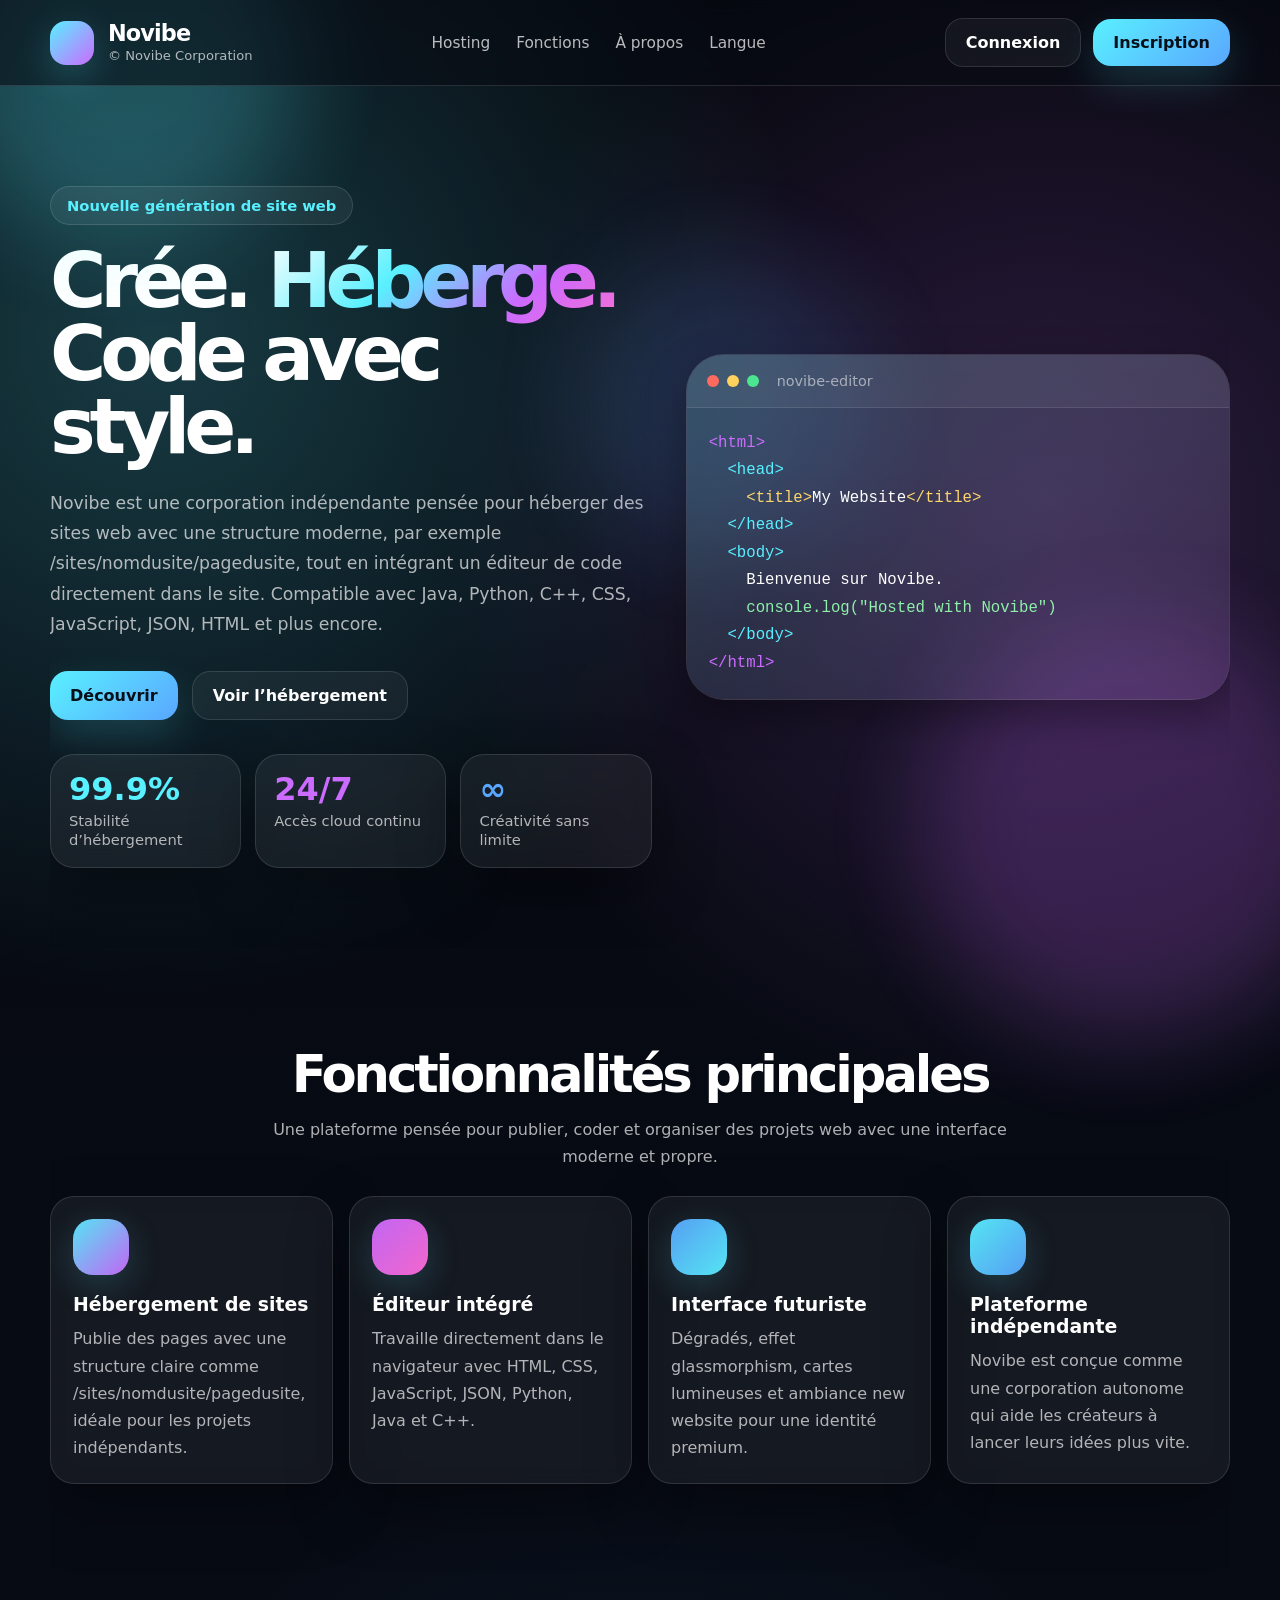
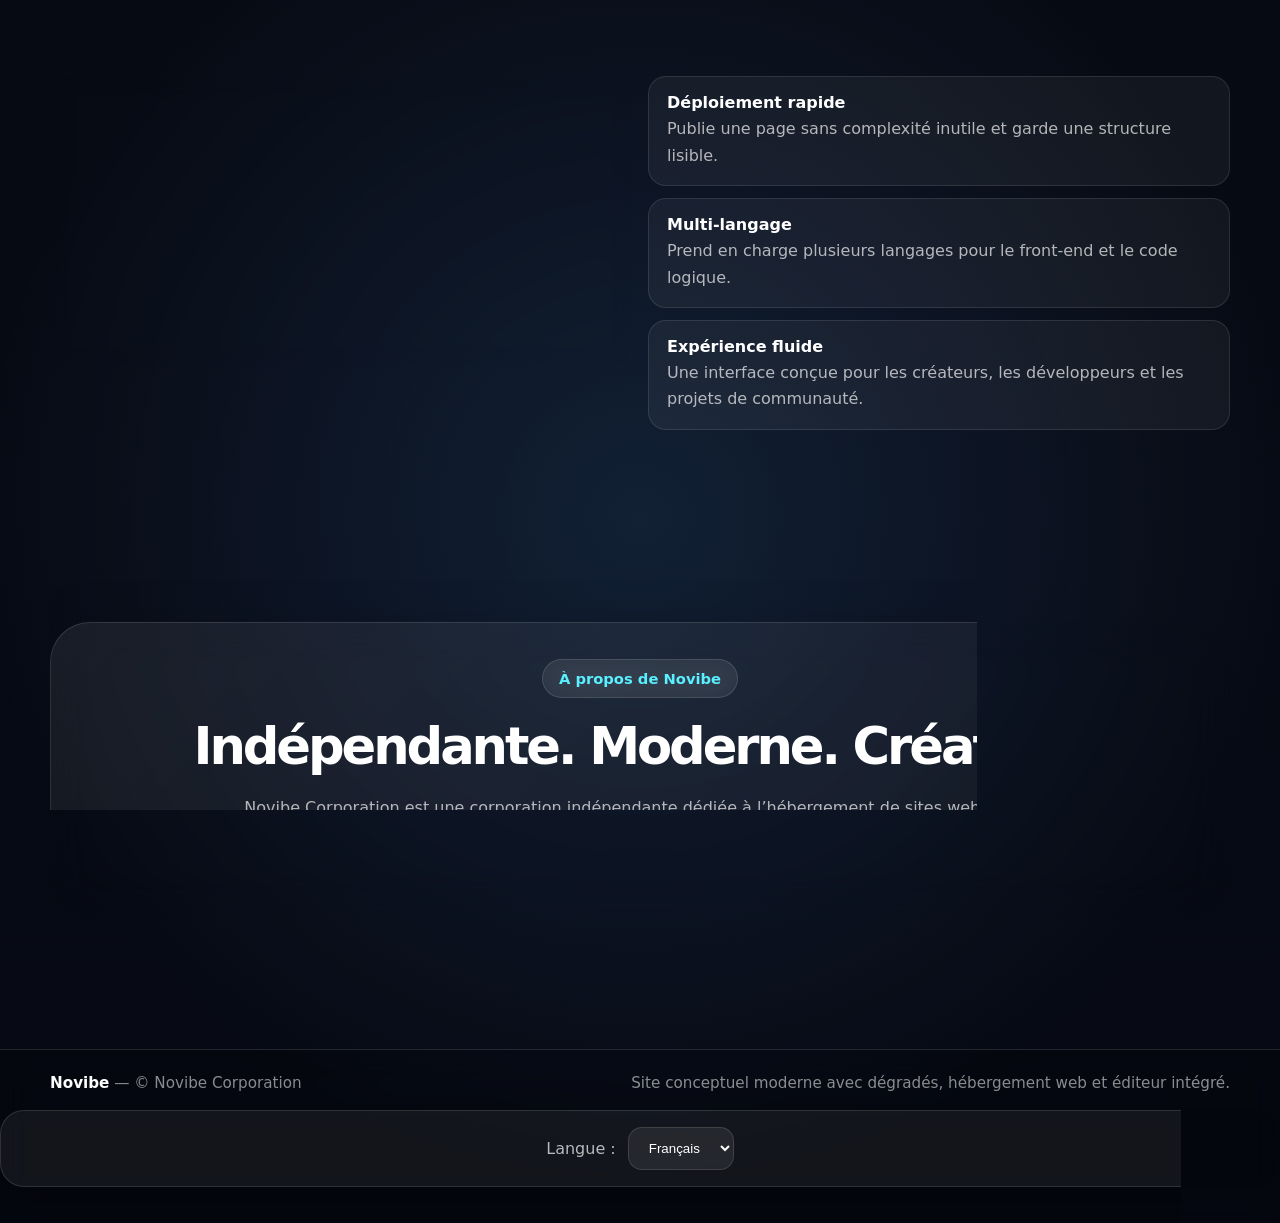
==== commit c0c9395d: "Update index.html" ====
--- a/editor/index.html
+++ b/editor/index.html
@@ -894,4 +894,42 @@
     saveCurrent();
   });
 
-  ed+  editor.addEventListener("keydown", (e) => {
+  if (e.key === "Tab") {
+    e.preventDefault();
+
+    const start = editor.selectionStart;
+    const end = editor.selectionEnd;
+
+    editor.value =
+      editor.value.substring(0, start) +
+      "  " +
+      editor.value.substring(end);
+
+    editor.selectionStart = editor.selectionEnd = start + 2;
+
+    saveCurrent();
+  }
+});
+
+window.addEventListener("click", (e) => {
+  if (e.target === modal) {
+    modal.classList.remove("show");
+  }
+
+  if (e.target === deleteModal) {
+    deleteModal.classList.remove("show");
+  }
+});
+
+renderTabs();
+
+editor.value = files[activeFile].content;
+browserUrl.textContent = activeFile;
+siteTitle.textContent = activeFile;
+
+setStatus("Éditeur prêt.", "#59f0ff");
+</script>
+
+</body>
+</html>
